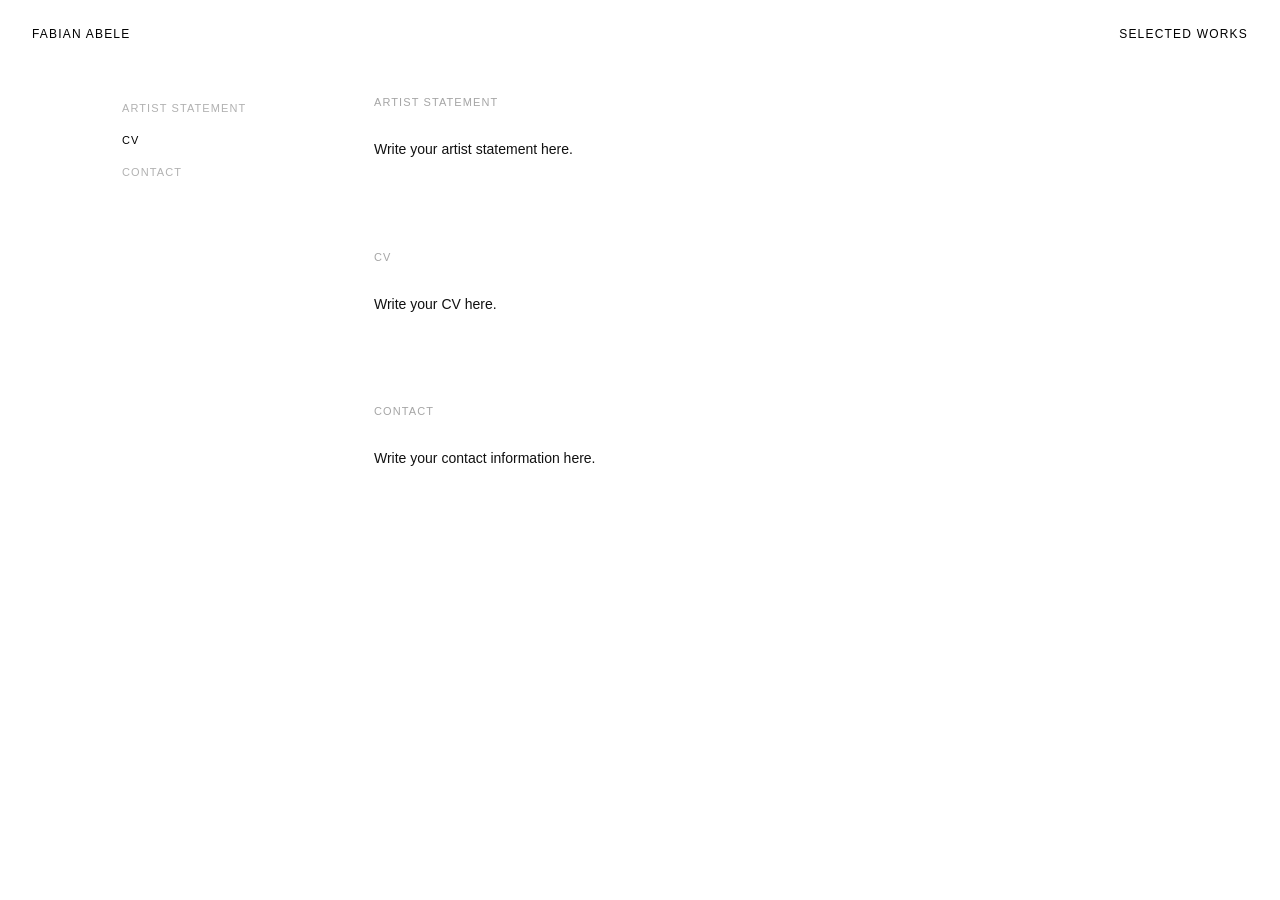
==== about.html @ 0541ef2e "Initial commit" ====
<!DOCTYPE html>
<html lang="en">
<head>
  <meta charset="UTF-8">
  <meta name="viewport" content="width=device-width, initial-scale=1.0, viewport-fit=cover">
  <meta name="apple-mobile-web-app-capable" content="yes">
  <meta name="apple-mobile-web-app-status-bar-style" content="black-translucent">
  <title>About — Fabian Abele</title>
  <link rel="stylesheet" href="style.css">
  <link rel="stylesheet" href="about.css">
</head>
<body class="about-page">

  <header class="nav">
    <a href="index.html" class="nav-name">Fabian Abele</a>
    <a href="index.html" class="nav-link" id="selected-works-link">Selected works</a>
  </header>

  <div class="about-layout">

    <nav class="about-sidebar">
      <ul>
        <li><a href="#artist-statement" class="sidebar-link" data-target="artist-statement">Artist statement</a></li>
        <li><a href="#cv" class="sidebar-link" data-target="cv">CV</a></li>
        <li><a href="#contact" class="sidebar-link" data-target="contact">Contact</a></li>
      </ul>
    </nav>

    <main class="about-content">

      <section id="artist-statement" class="about-section">
        <h2 class="section-heading">Artist statement</h2>
        <div class="section-body">
          <p>Write your artist statement here.</p>
        </div>
      </section>

      <section id="cv" class="about-section">
        <h2 class="section-heading">CV</h2>
        <div class="section-body">
          <p>Write your CV here.</p>
        </div>
      </section>

      <section id="contact" class="about-section">
        <h2 class="section-heading">Contact</h2>
        <div class="section-body">
          <p>Write your contact information here.</p>
        </div>
      </section>

    </main>
  </div>

  <script src="js/about.js"></script>
</body>
</html>
---- style.css ----
/* ── Reset ────────────────────────────────────────────────── */
*, *::before, *::after {
  box-sizing: border-box;
  margin: 0;
  padding: 0;
}

/* ── Theme variables ──────────────────────────────────────── */
:root {
  --ui-color: #fff;
}

.theme-bright {
  --ui-color: #000;
}

/* ── Base ─────────────────────────────────────────────────── */
html, body {
  width: 100%;
  height: 100%;
  background: #000;
  color: #fff;
  font-family: 'Helvetica Neue', Helvetica, Arial, sans-serif;
  -webkit-font-smoothing: antialiased;
  -moz-osx-font-smoothing: grayscale;
  -webkit-text-size-adjust: 100%;
  text-size-adjust: 100%;
}

body {
  overflow: hidden;
}

/* ── Navigation ───────────────────────────────────────────── */
.nav {
  position: fixed;
  top: 0;
  left: 0;
  right: 0;
  z-index: 100;
  display: flex;
  justify-content: space-between;
  align-items: flex-start;
  padding: 28px 32px;
  pointer-events: none;
  transition: opacity 0.25s ease;
}

.nav-name,
.nav-link {
  pointer-events: auto;
  color: var(--ui-color);
  text-decoration: none;
  font-size: 12px;
  letter-spacing: 0.1em;
  text-transform: uppercase;
  transition: color 0.4s ease, opacity 0.2s;
  line-height: 1;
}

.nav-name:hover,
.nav-link:hover {
  opacity: 0.5;
}

/* ── Artwork info — bottom left ───────────────────────────── */
.artwork-info {
  position: fixed;
  bottom: 28px;
  left: 32px;
  z-index: 100;
  text-align: right;
  transition: opacity 0.25s ease;
  pointer-events: none;
}

.artwork-title {
  font-size: 12px;
  font-weight: 700;
  letter-spacing: 0.04em;
  color: var(--ui-color);
  transition: color 0.4s ease;
}

.artwork-year {
  font-size: 11px;
  font-weight: 300;
  opacity: 0.65;
  margin-top: 4px;
  letter-spacing: 0.04em;
  color: var(--ui-color);
  transition: color 0.4s ease;
}

/* ── Fullscreen button — bottom right ────────────────────── */
.btn-fullscreen {
  position: fixed;
  bottom: 28px;
  right: 32px;
  z-index: 100;
  background: none;
  border: none;
  cursor: pointer;
  padding: 8px;
  color: var(--ui-color);
  opacity: 0.6;
  transition: color 0.4s ease, opacity 0.2s, transform 0.25s ease;
  line-height: 0;
}

.btn-fullscreen:hover {
  opacity: 1;
}

/* ── Side arrows ──────────────────────────────────────────── */
.arrow {
  position: fixed;
  top: 50%;
  transform: translateY(-50%);
  z-index: 100;
  background: none;
  border: none;
  cursor: pointer;
  padding: 24px 28px;
  color: var(--ui-color);
  opacity: 0;
  pointer-events: none;
  transition: color 0.4s ease, opacity 0.25s ease;
  line-height: 0;
}

.arrow.visible {
  opacity: 0.45;
  pointer-events: auto;
}

.arrow.visible:hover {
  opacity: 1;
}

.arrow-left  { left: 0; }
.arrow-right { right: 0; }

/* ── Artworks scroll container ────────────────────────────── */
.artworks {
  position: fixed;
  inset: 0;
  overflow-y: scroll;
  overflow-x: hidden;
  scroll-snap-type: y mandatory;
  scrollbar-width: none;
  -ms-overflow-style: none;
  -webkit-overflow-scrolling: touch;
  touch-action: pan-x pan-y;
  overscroll-behavior: none;
}

.artworks::-webkit-scrollbar {
  display: none;
}

/* ── Single artwork section ───────────────────────────────── */
.artwork {
  width: 100%;
  height: 100vh;
  height: 100dvh;
  scroll-snap-align: start;
  scroll-snap-stop: always;
  position: relative;
  overflow: hidden;
}

/* ── Media track (horizontal scroll-snap) ────────────────── */
.media-track {
  display: flex;
  width: 100%;
  height: 100%;
  overflow-x: scroll;
  scroll-snap-type: x mandatory;
  scrollbar-width: none;
  -ms-overflow-style: none;
  -webkit-overflow-scrolling: touch;
  overscroll-behavior-x: contain;
}

.media-track::-webkit-scrollbar {
  display: none;
}

/* ── Media items ──────────────────────────────────────────── */
.media-item {
  flex: 0 0 100%;
  height: 100%;
  scroll-snap-align: start;
  scroll-snap-stop: always;
  overflow: hidden;
}

.media-item img,
.media-item video {
  width: 100%;
  height: 100%;
  object-fit: cover;
  display: block;
}

/* ── Fullscreen image overlay ─────────────────────────────── */
.overlay-image {
  position: fixed;
  inset: 0;
  z-index: 200;
  background: #000;
  display: none;
  align-items: center;
  justify-content: center;
  cursor: pointer;
}

.overlay-image.active {
  display: flex;
}

.overlay-image img {
  width: 100%;
  height: 100%;
  object-fit: cover;
  pointer-events: none;
  user-select: none;
}

/* ── Video player overlay ─────────────────────────────────── */
.overlay-video {
  position: fixed;
  inset: 0;
  z-index: 200;
  background: #000;
  display: none;
  align-items: center;
  justify-content: center;
}

.overlay-video.active {
  display: flex;
}

.overlay-video video {
  width: 100%;
  height: 100%;
  object-fit: cover;
}

/* Close button (video overlay) */
.btn-close {
  position: absolute;
  top: 28px;
  right: 32px;
  background: none;
  border: none;
  cursor: pointer;
  padding: 8px;
  color: var(--ui-color);
  opacity: 0.6;
  transition: color 0.4s ease, opacity 0.2s;
  line-height: 0;
  z-index: 1;
}

.btn-close:hover {
  opacity: 1;
}

/* ── Hidden state (used in fullscreen modes) ──────────────── */
.ui-hidden {
  opacity: 0 !important;
  pointer-events: none !important;
}

/* ── Mobile ───────────────────────────────────────────────── */
@media (max-width: 600px) {
  .nav {
    padding: 22px 24px;
  }

  .nav-name,
  .nav-link {
    font-size: 11px;
  }

  .artwork-info {
    bottom: 24px;
    left: 24px;
  }

  .btn-fullscreen {
    bottom: 24px;
    right: 24px;
  }

  .arrow {
    padding: 20px 20px;
  }
}

/* Safe area insets (notched phones) */
@supports (padding: env(safe-area-inset-bottom)) {
  .nav {
    padding-top: max(28px, env(safe-area-inset-top));
    padding-left: max(32px, env(safe-area-inset-left));
    padding-right: max(32px, env(safe-area-inset-right));
  }

  .artwork-info {
    bottom: max(28px, env(safe-area-inset-bottom));
    left: max(32px, env(safe-area-inset-left));
  }

  .btn-fullscreen {
    bottom: max(28px, env(safe-area-inset-bottom));
    right: max(32px, env(safe-area-inset-right));
  }

  @media (max-width: 600px) {
    .nav {
      padding-top: max(22px, env(safe-area-inset-top));
      padding-left: max(24px, env(safe-area-inset-left));
      padding-right: max(24px, env(safe-area-inset-right));
    }

    .artwork-info {
      bottom: max(24px, env(safe-area-inset-bottom));
      left: max(24px, env(safe-area-inset-left));
    }

    .btn-fullscreen {
      bottom: max(24px, env(safe-area-inset-bottom));
      right: max(24px, env(safe-area-inset-right));
    }
  }
}
---- about.css ----
/* ── About page overrides ─────────────────────────────────── */
.about-page {
  background: #fff;
  color: #000;
  overflow-y: auto;
  overflow-x: hidden;
  height: auto;
  -webkit-overflow-scrolling: touch;
}

.about-page .nav {
  background: #fff;
  border-bottom: none;
}

.about-page .nav-name,
.about-page .nav-link {
  color: #000;
}

/* ── Layout ───────────────────────────────────────────────── */
.about-layout {
  display: flex;
  min-height: 100vh;
  max-width: 1100px;
  margin: 0 auto;
  padding: 0 32px 80px;
  padding-top: 96px;
}

/* ── Sidebar ──────────────────────────────────────────────── */
.about-sidebar {
  width: 180px;
  flex-shrink: 0;
  padding-top: 2px;
  position: sticky;
  top: 96px;
  height: fit-content;
}

.about-sidebar ul {
  list-style: none;
}

.about-sidebar li + li {
  margin-top: 14px;
}

.sidebar-link {
  display: inline-block;
  color: #000;
  text-decoration: none;
  font-size: 11px;
  letter-spacing: 0.1em;
  text-transform: uppercase;
  opacity: 0.3;
  transition: opacity 0.2s;
}

.sidebar-link:hover {
  opacity: 0.7;
}

.sidebar-link.active {
  opacity: 1;
}

/* ── Main content ─────────────────────────────────────────── */
.about-content {
  flex: 1;
  padding-left: 72px;
  padding-bottom: 80px;
}

.about-section {
  margin-bottom: 88px;
  scroll-margin-top: 112px;
}

.section-heading {
  font-size: 11px;
  font-weight: 400;
  letter-spacing: 0.1em;
  text-transform: uppercase;
  opacity: 0.35;
  margin-bottom: 28px;
}

.section-body {
  font-size: 14px;
  line-height: 1.9;
  font-weight: 300;
  max-width: 560px;
  color: #111;
}

.section-body p + p {
  margin-top: 1.2em;
}

/* ── Mobile ───────────────────────────────────────────────── */
@media (max-width: 680px) {
  .about-layout {
    flex-direction: column;
    padding-left: 24px;
    padding-right: 24px;
    padding-top: 80px;
  }

  .about-sidebar {
    width: 100%;
    position: static;
    padding-top: 0;
    margin-bottom: 48px;
  }

  .about-sidebar ul {
    display: flex;
    gap: 28px;
    flex-wrap: wrap;
  }

  .about-sidebar li + li {
    margin-top: 0;
  }

  .about-content {
    padding-left: 0;
  }

  .about-section {
    scroll-margin-top: 90px;
  }
}
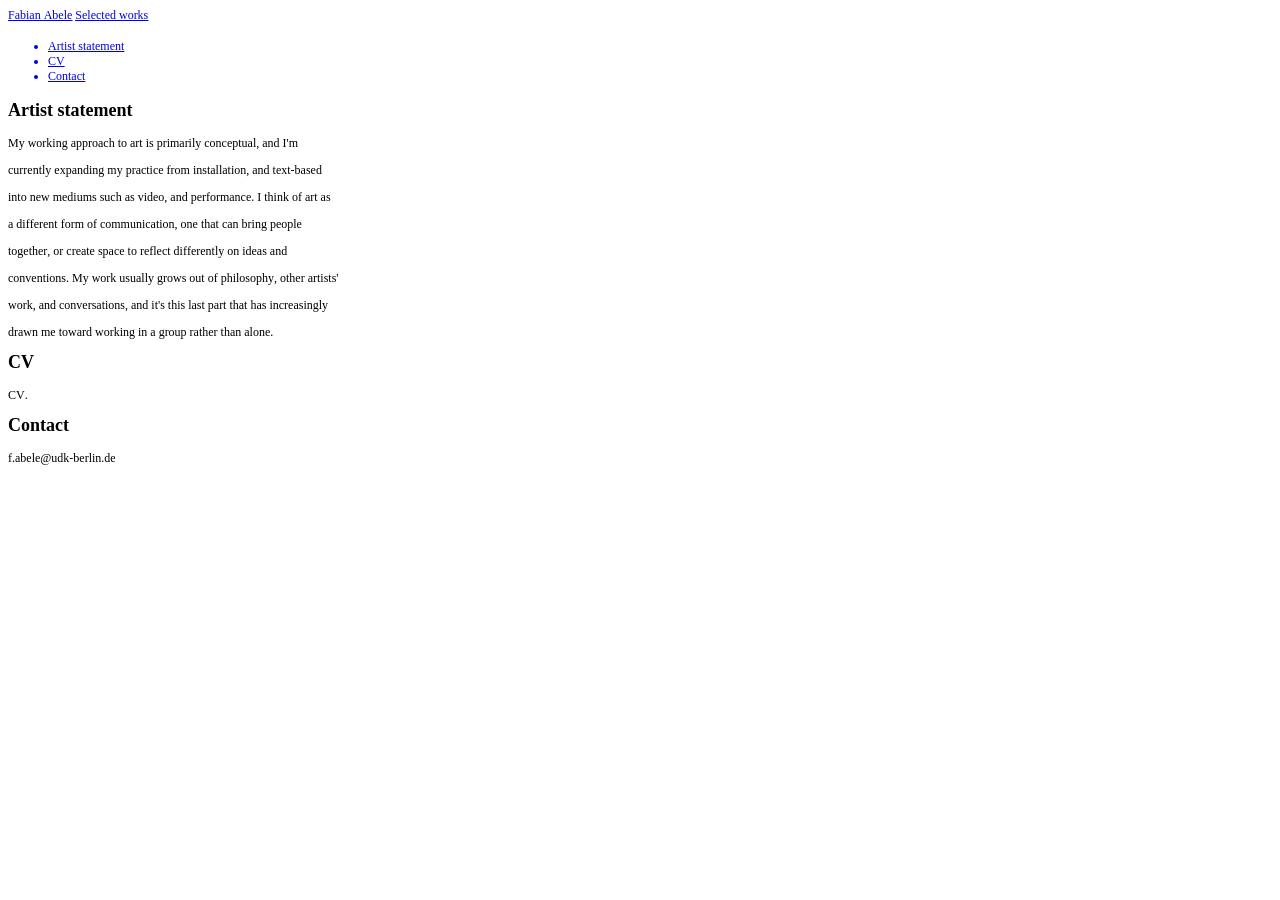
==== commit 719c36bb: "some more fixes" ====
--- a/about.html
+++ b/about.html
@@ -1,57 +1,43 @@
-<!DOCTYPE html>
-<html lang="en">
+<!DOCTYPE html PUBLIC "-//W3C//DTD HTML 4.01//EN" "http://www.w3.org/TR/html4/strict.dtd">
+<html>
 <head>
-  <meta charset="UTF-8">
-  <meta name="viewport" content="width=device-width, initial-scale=1.0, viewport-fit=cover">
-  <meta name="apple-mobile-web-app-capable" content="yes">
-  <meta name="apple-mobile-web-app-status-bar-style" content="black-translucent">
-  <title>About — Fabian Abele</title>
-  <link rel="stylesheet" href="style.css">
-  <link rel="stylesheet" href="about.css">
+  <meta http-equiv="Content-Type" content="text/html; charset=utf-8">
+  <meta http-equiv="Content-Style-Type" content="text/css">
+  <title></title>
+  <meta name="Generator" content="Cocoa HTML Writer">
+  <meta name="CocoaVersion" content="2487.7">
+  <style type="text/css">
+    p.p1 {margin: 0.0px 0.0px 0.0px 0.0px; font: 12.0px Times; color: #0000e9; -webkit-text-stroke: #0000e9}
+    p.p4 {margin: 0.0px 0.0px 12.0px 0.0px; font: 12.0px Times; -webkit-text-stroke: #000000}
+    li.li1 {margin: 0.0px 0.0px 0.0px 0.0px; font: 12.0px Times; color: #0000e9; -webkit-text-stroke: #0000e9}
+    li.li2 {margin: 0.0px 0.0px 0.0px 0.0px; font: 12.0px Times; color: #0000e9}
+    span.s1 {text-decoration: underline ; font-kerning: none}
+    span.s2 {font-kerning: none; color: #000000; -webkit-text-stroke: 0px #000000}
+    span.s3 {text-decoration: underline ; font-kerning: none; -webkit-text-stroke: 0px #0000e9}
+    span.s4 {-webkit-text-stroke: 0px #000000}
+    span.s5 {font-kerning: none}
+    ul.ul1 {list-style-type: disc}
+  </style>
 </head>
-<body class="about-page">
-
-  <header class="nav">
-    <a href="index.html" class="nav-name">Fabian Abele</a>
-    <a href="index.html" class="nav-link" id="selected-works-link">Selected works</a>
-  </header>
-
-  <div class="about-layout">
-
-    <nav class="about-sidebar">
-      <ul>
-        <li><a href="#artist-statement" class="sidebar-link" data-target="artist-statement">Artist statement</a></li>
-        <li><a href="#cv" class="sidebar-link" data-target="cv">CV</a></li>
-        <li><a href="#contact" class="sidebar-link" data-target="contact">Contact</a></li>
-      </ul>
-    </nav>
-
-    <main class="about-content">
-
-      <section id="artist-statement" class="about-section">
-        <h2 class="section-heading">Artist statement</h2>
-        <div class="section-body">
-          <p>Write your artist statement here.</p>
-        </div>
-      </section>
-
-      <section id="cv" class="about-section">
-        <h2 class="section-heading">CV</h2>
-        <div class="section-body">
-          <p>Write your CV here.</p>
-        </div>
-      </section>
-
-      <section id="contact" class="about-section">
-        <h2 class="section-heading">Contact</h2>
-        <div class="section-body">
-          <p>Write your contact information here.</p>
-        </div>
-      </section>
-
-    </main>
-  </div>
-
-  <script src="js/about.js"></script>
+<body>
+<p class="p1"><span class="s1"><a href="file:///Users/fabianabele/Documents/all%20about%20me/art/website/index.html">Fabian Abele</a></span><span class="s2"> <a href="file:///Users/fabianabele/Documents/all%20about%20me/art/website/index.html"><span class="s3">Selected works</span></a></span></p>
+<ul class="ul1">
+  <li class="li1"><span class="s4"></span><span class="s1">Artist statement</span></li>
+  <li class="li2"><span class="s3">CV</span></li>
+  <li class="li1"><span class="s4"></span><span class="s1">Contact</span></li>
+</ul>
+<h2 style="margin: 0.0px 0.0px 14.9px 0.0px; font: 18.0px Times; -webkit-text-stroke: #000000"><span class="s5"><b>Artist statement</b></span></h2>
+<p class="p4"><span class="s5">My working approach to art is primarily conceptual, and I'm</span></p>
+<p class="p4"><span class="s5">currently expanding my practice from installation, and text-based</span></p>
+<p class="p4"><span class="s5">into new mediums such as video, and performance. I think of art as</span></p>
+<p class="p4"><span class="s5">a different form of communication, one that can bring people</span></p>
+<p class="p4"><span class="s5">together, or create space to reflect differently on ideas and</span></p>
+<p class="p4"><span class="s5">conventions. My work usually grows out of philosophy, other artists'</span></p>
+<p class="p4"><span class="s5">work, and conversations, and it's this last part that has increasingly</span></p>
+<p class="p4"><span class="s5">drawn me toward working in a group rather than alone.</span></p>
+<h2 style="margin: 0.0px 0.0px 14.9px 0.0px; font: 18.0px Times; -webkit-text-stroke: #000000"><span class="s5"><b>CV</b></span></h2>
+<p class="p4"><span class="s5">CV.</span></p>
+<h2 style="margin: 0.0px 0.0px 14.9px 0.0px; font: 18.0px Times; -webkit-text-stroke: #000000"><span class="s5"><b>Contact</b></span></h2>
+<p class="p4"><span class="s5">f.abele@udk-berlin.de</span></p>
 </body>
 </html>
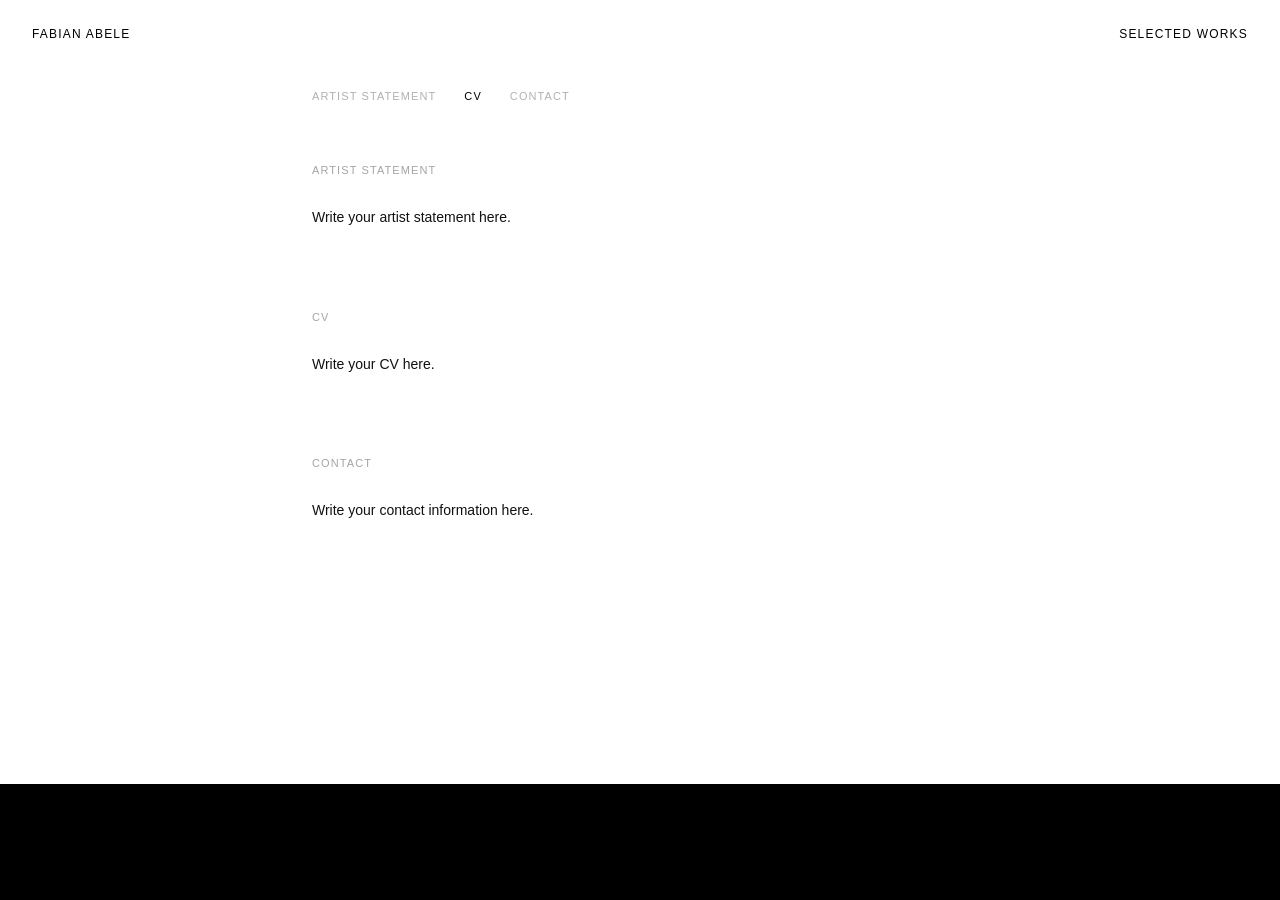
==== commit bd5413e9: "Update about.html" ====
--- a/about.html
+++ b/about.html
@@ -1,43 +1,57 @@
-<!DOCTYPE html PUBLIC "-//W3C//DTD HTML 4.01//EN" "http://www.w3.org/TR/html4/strict.dtd">
-<html>
+<!DOCTYPE html>
+<html lang="en">
 <head>
-  <meta http-equiv="Content-Type" content="text/html; charset=utf-8">
-  <meta http-equiv="Content-Style-Type" content="text/css">
-  <title></title>
-  <meta name="Generator" content="Cocoa HTML Writer">
-  <meta name="CocoaVersion" content="2487.7">
-  <style type="text/css">
-    p.p1 {margin: 0.0px 0.0px 0.0px 0.0px; font: 12.0px Times; color: #0000e9; -webkit-text-stroke: #0000e9}
-    p.p4 {margin: 0.0px 0.0px 12.0px 0.0px; font: 12.0px Times; -webkit-text-stroke: #000000}
-    li.li1 {margin: 0.0px 0.0px 0.0px 0.0px; font: 12.0px Times; color: #0000e9; -webkit-text-stroke: #0000e9}
-    li.li2 {margin: 0.0px 0.0px 0.0px 0.0px; font: 12.0px Times; color: #0000e9}
-    span.s1 {text-decoration: underline ; font-kerning: none}
-    span.s2 {font-kerning: none; color: #000000; -webkit-text-stroke: 0px #000000}
-    span.s3 {text-decoration: underline ; font-kerning: none; -webkit-text-stroke: 0px #0000e9}
-    span.s4 {-webkit-text-stroke: 0px #000000}
-    span.s5 {font-kerning: none}
-    ul.ul1 {list-style-type: disc}
-  </style>
+  <meta charset="UTF-8">
+  <meta name="viewport" content="width=device-width, initial-scale=1.0, viewport-fit=cover">
+  <meta name="apple-mobile-web-app-capable" content="yes">
+  <meta name="apple-mobile-web-app-status-bar-style" content="black-translucent">
+  <title>About — Fabian Abele</title>
+  <link rel="stylesheet" href="style.css">
+  <link rel="stylesheet" href="about.css">
 </head>
-<body>
-<p class="p1"><span class="s1"><a href="file:///Users/fabianabele/Documents/all%20about%20me/art/website/index.html">Fabian Abele</a></span><span class="s2"> <a href="file:///Users/fabianabele/Documents/all%20about%20me/art/website/index.html"><span class="s3">Selected works</span></a></span></p>
-<ul class="ul1">
-  <li class="li1"><span class="s4"></span><span class="s1">Artist statement</span></li>
-  <li class="li2"><span class="s3">CV</span></li>
-  <li class="li1"><span class="s4"></span><span class="s1">Contact</span></li>
-</ul>
-<h2 style="margin: 0.0px 0.0px 14.9px 0.0px; font: 18.0px Times; -webkit-text-stroke: #000000"><span class="s5"><b>Artist statement</b></span></h2>
-<p class="p4"><span class="s5">My working approach to art is primarily conceptual, and I'm</span></p>
-<p class="p4"><span class="s5">currently expanding my practice from installation, and text-based</span></p>
-<p class="p4"><span class="s5">into new mediums such as video, and performance. I think of art as</span></p>
-<p class="p4"><span class="s5">a different form of communication, one that can bring people</span></p>
-<p class="p4"><span class="s5">together, or create space to reflect differently on ideas and</span></p>
-<p class="p4"><span class="s5">conventions. My work usually grows out of philosophy, other artists'</span></p>
-<p class="p4"><span class="s5">work, and conversations, and it's this last part that has increasingly</span></p>
-<p class="p4"><span class="s5">drawn me toward working in a group rather than alone.</span></p>
-<h2 style="margin: 0.0px 0.0px 14.9px 0.0px; font: 18.0px Times; -webkit-text-stroke: #000000"><span class="s5"><b>CV</b></span></h2>
-<p class="p4"><span class="s5">CV.</span></p>
-<h2 style="margin: 0.0px 0.0px 14.9px 0.0px; font: 18.0px Times; -webkit-text-stroke: #000000"><span class="s5"><b>Contact</b></span></h2>
-<p class="p4"><span class="s5">f.abele@udk-berlin.de</span></p>
+<body class="about-page">
+
+  <header class="nav">
+    <a href="index.html" class="nav-name">Fabian Abele</a>
+    <a href="index.html" class="nav-link" id="selected-works-link">Selected works</a>
+  </header>
+
+  <div class="about-layout">
+
+    <nav class="about-sidebar">
+      <ul>
+        <li><a href="#artist-statement" class="sidebar-link" data-target="artist-statement">Artist statement</a></li>
+        <li><a href="#cv" class="sidebar-link" data-target="cv">CV</a></li>
+        <li><a href="#contact" class="sidebar-link" data-target="contact">Contact</a></li>
+      </ul>
+    </nav>
+
+    <main class="about-content">
+
+      <section id="artist-statement" class="about-section">
+        <h2 class="section-heading">Artist statement</h2>
+        <div class="section-body">
+          <p>Write your artist statement here.</p>
+        </div>
+      </section>
+
+      <section id="cv" class="about-section">
+        <h2 class="section-heading">CV</h2>
+        <div class="section-body">
+          <p>Write your CV here.</p>
+        </div>
+      </section>
+
+      <section id="contact" class="about-section">
+        <h2 class="section-heading">Contact</h2>
+        <div class="section-body">
+          <p>Write your contact information here.</p>
+        </div>
+      </section>
+
+    </main>
+  </div>
+
+  <script src="js/about.js"></script>
 </body>
 </html>
--- a/style.css
+++ b/style.css
@@ -0,0 +1,404 @@
+/* ── Reset ────────────────────────────────────────────────── */
+*, *::before, *::after {
+  box-sizing: border-box;
+  margin: 0;
+  padding: 0;
+}
+
+/* ── Theme variables ──────────────────────────────────────── */
+:root {
+  --ui-color: #fff;
+}
+
+.theme-bright {
+  --ui-color: #000;
+}
+
+/* ── Base ─────────────────────────────────────────────────── */
+html, body {
+  width: 100%;
+  height: 100%;
+  background: #000;
+  color: #fff;
+  font-family: 'Helvetica Neue', Helvetica, Arial, sans-serif;
+  -webkit-font-smoothing: antialiased;
+  -moz-osx-font-smoothing: grayscale;
+  -webkit-text-size-adjust: 100%;
+  text-size-adjust: 100%;
+}
+
+body {
+  overflow: hidden;
+}
+
+/* ── Navigation ───────────────────────────────────────────── */
+.nav {
+  position: fixed;
+  top: 0;
+  left: 0;
+  right: 0;
+  z-index: 100;
+  display: flex;
+  justify-content: space-between;
+  align-items: flex-start;
+  padding: 28px 32px;
+  pointer-events: none;
+  transition: opacity 0.25s ease;
+}
+
+.nav-name,
+.nav-link {
+  pointer-events: auto;
+  color: var(--ui-color);
+  text-decoration: none;
+  font-size: 12px;
+  letter-spacing: 0.1em;
+  text-transform: uppercase;
+  transition: color 0.4s ease, opacity 0.2s;
+  line-height: 1;
+}
+
+.nav-name:hover,
+.nav-link:hover {
+  opacity: 0.5;
+}
+
+/* ── Artwork info — bottom left ───────────────────────────── */
+.artwork-info {
+  position: fixed;
+  bottom: 28px;
+  left: 32px;
+  z-index: 100;
+  text-align: left;
+  transition: opacity 0.25s ease;
+  pointer-events: none;
+}
+
+.artwork-title-link {
+  color: inherit;
+  text-decoration: none;
+  pointer-events: auto;
+}
+
+.artwork-title-link:hover {
+  opacity: 0.55;
+}
+
+.link-icon {
+  display: inline-block;
+  vertical-align: middle;
+  margin-left: 5px;
+  margin-bottom: 1px;
+  opacity: 0.75;
+  flex-shrink: 0;
+}
+
+.artwork-title {
+  display: block;
+  font-size: 12px;
+  font-weight: 700;
+  letter-spacing: 0.04em;
+  color: var(--ui-color);
+  transition: color 0.4s ease;
+}
+
+.artwork-year,
+.artwork-materials,
+.artwork-dimensions {
+  display: block;
+  font-size: 11px;
+  font-weight: 300;
+  opacity: 0.65;
+  margin-top: 4px;
+  letter-spacing: 0.04em;
+  color: var(--ui-color);
+  transition: color 0.4s ease;
+}
+
+.artwork-materials:empty,
+.artwork-dimensions:empty {
+  display: none;
+}
+
+/* ── Bottom-right controls ────────────────────────────────── */
+.bottom-right {
+  position: fixed;
+  bottom: 28px;
+  right: 32px;
+  z-index: 100;
+  transition: opacity 0.25s ease;
+}
+
+.btn-fullscreen {
+  display: flex;
+  align-items: center;
+  gap: 7px;
+  background: none;
+  border: none;
+  cursor: pointer;
+  padding: 8px;
+  color: var(--ui-color);
+  opacity: 0.6;
+  transition: color 0.4s ease, opacity 0.2s;
+  line-height: 1;
+}
+
+.btn-fullscreen:hover {
+  opacity: 1;
+}
+
+.btn-fullscreen-text {
+  font-family: inherit;
+  font-size: 11px;
+  letter-spacing: 0.08em;
+  text-transform: uppercase;
+}
+
+/* ── Side arrows ──────────────────────────────────────────── */
+.arrow {
+  position: fixed;
+  top: 50%;
+  transform: translateY(-50%);
+  z-index: 100;
+  background: none;
+  border: none;
+  cursor: pointer;
+  padding: 24px 28px;
+  color: var(--ui-color);
+  opacity: 0;
+  pointer-events: none;
+  transition: color 0.4s ease, opacity 0.25s ease;
+  line-height: 0;
+}
+
+.arrow.visible {
+  opacity: 0.45;
+  pointer-events: auto;
+}
+
+.arrow.visible:hover {
+  opacity: 1;
+}
+
+.arrow-left  { left: 0; }
+.arrow-right { right: 0; }
+
+/* ── Artworks scroll container ────────────────────────────── */
+.artworks {
+  position: fixed;
+  inset: 0;
+  overflow-y: scroll;
+  overflow-x: hidden;
+  scroll-snap-type: y mandatory;
+  scrollbar-width: none;
+  -ms-overflow-style: none;
+  -webkit-overflow-scrolling: touch;
+  touch-action: pan-x pan-y;
+  overscroll-behavior: none;
+}
+
+.artworks::-webkit-scrollbar {
+  display: none;
+}
+
+/* ── Single artwork section ───────────────────────────────── */
+.artwork {
+  width: 100%;
+  height: 100vh;
+  height: 100dvh;
+  scroll-snap-align: start;
+  scroll-snap-stop: always;
+  position: relative;
+  overflow: hidden;
+}
+
+/* ── Media track (horizontal scroll-snap) ────────────────── */
+.media-track {
+  display: flex;
+  width: 100%;
+  height: 100%;
+  overflow-x: scroll;
+  scroll-snap-type: x mandatory;
+  scrollbar-width: none;
+  -ms-overflow-style: none;
+  -webkit-overflow-scrolling: touch;
+  overscroll-behavior-x: contain;
+}
+
+.media-track::-webkit-scrollbar {
+  display: none;
+}
+
+/* ── Media items ──────────────────────────────────────────── */
+.media-item {
+  flex: 0 0 100%;
+  height: 100%;
+  scroll-snap-align: start;
+  scroll-snap-stop: always;
+  overflow: hidden;
+}
+
+.media-item img,
+.media-item video {
+  width: 100%;
+  height: 100%;
+  object-fit: cover;
+  display: block;
+}
+
+/* ── Fullscreen image overlay ─────────────────────────────── */
+.overlay-image {
+  position: fixed;
+  inset: 0;
+  z-index: 200;
+  background: #000;
+  display: none;
+  align-items: center;
+  justify-content: center;
+  cursor: pointer;
+}
+
+.overlay-image.active {
+  display: flex;
+}
+
+.overlay-image img {
+  max-width: 100%;
+  max-height: 100%;
+  width: auto;
+  height: auto;
+  object-fit: contain;
+  pointer-events: none;
+  user-select: none;
+}
+
+/* ── Vimeo full video overlay ─────────────────────────────── */
+.overlay-vimeo {
+  position: fixed;
+  inset: 0;
+  z-index: 200;
+  background: #000;
+  display: none;
+  align-items: center;
+  justify-content: center;
+}
+
+.overlay-vimeo.active {
+  display: flex;
+}
+
+.overlay-vimeo iframe {
+  width: 100%;
+  height: 100%;
+  border: none;
+}
+
+/* ── Video player overlay ─────────────────────────────────── */
+.overlay-video {
+  position: fixed;
+  inset: 0;
+  z-index: 200;
+  background: #000;
+  display: none;
+  align-items: center;
+  justify-content: center;
+}
+
+.overlay-video.active {
+  display: flex;
+}
+
+.overlay-video video {
+  width: 100%;
+  height: 100%;
+  object-fit: cover;
+}
+
+/* Close button (video overlay) */
+.btn-close {
+  position: absolute;
+  top: 28px;
+  right: 32px;
+  background: none;
+  border: none;
+  cursor: pointer;
+  padding: 8px;
+  color: var(--ui-color);
+  opacity: 0.6;
+  transition: color 0.4s ease, opacity 0.2s;
+  line-height: 0;
+  z-index: 1;
+}
+
+.btn-close:hover {
+  opacity: 1;
+}
+
+/* ── Hidden state (used in fullscreen modes) ──────────────── */
+.ui-hidden {
+  opacity: 0 !important;
+  pointer-events: none !important;
+}
+
+/* ── Mobile ───────────────────────────────────────────────── */
+@media (max-width: 600px) {
+  .nav {
+    padding: 22px 24px;
+  }
+
+  .nav-name,
+  .nav-link {
+    font-size: 11px;
+  }
+
+  .artwork-info {
+    bottom: 24px;
+    left: 24px;
+  }
+
+  .bottom-right {
+    bottom: 24px;
+    right: 24px;
+  }
+
+  .arrow {
+    padding: 20px 20px;
+  }
+}
+
+/* Safe area insets (notched phones) */
+@supports (padding: env(safe-area-inset-bottom)) {
+  .nav {
+    padding-top: max(28px, env(safe-area-inset-top));
+    padding-left: max(32px, env(safe-area-inset-left));
+    padding-right: max(32px, env(safe-area-inset-right));
+  }
+
+  .artwork-info {
+    bottom: max(28px, env(safe-area-inset-bottom));
+    left: max(32px, env(safe-area-inset-left));
+  }
+
+  .bottom-right {
+    bottom: max(28px, env(safe-area-inset-bottom));
+    right: max(32px, env(safe-area-inset-right));
+  }
+
+  @media (max-width: 600px) {
+    .nav {
+      padding-top: max(22px, env(safe-area-inset-top));
+      padding-left: max(24px, env(safe-area-inset-left));
+      padding-right: max(24px, env(safe-area-inset-right));
+    }
+
+    .artwork-info {
+      bottom: max(24px, env(safe-area-inset-bottom));
+      left: max(24px, env(safe-area-inset-left));
+    }
+
+    .bottom-right {
+      bottom: max(24px, env(safe-area-inset-bottom));
+      right: max(24px, env(safe-area-inset-right));
+    }
+  }
+}
--- a/about.css
+++ b/about.css
@@ -0,0 +1,131 @@
+/* ── About page overrides ─────────────────────────────────── */
+.about-page {
+  background: #fff;
+  color: #000;
+  overflow-y: auto;
+  overflow-x: hidden;
+  height: auto;
+  -webkit-overflow-scrolling: touch;
+}
+
+.about-page .nav {
+  background: #fff;
+}
+
+.about-page .nav-name,
+.about-page .nav-link {
+  color: #000;
+}
+
+/* ── Layout ───────────────────────────────────────────────── */
+.about-layout {
+  max-width: 720px;
+  margin: 0 auto;
+  padding: 68px 32px 100px;
+}
+
+/* ── Sticky contents nav (always visible at top) ─────────── */
+.about-sidebar {
+  position: sticky;
+  top: 68px;
+  z-index: 50;
+  background: #fff;
+  padding: 18px 0 20px;
+}
+
+.about-sidebar ul {
+  list-style: none;
+  display: flex;
+  gap: 28px;
+  flex-wrap: wrap;
+}
+
+.sidebar-link {
+  display: inline-block;
+  color: #000;
+  text-decoration: none;
+  font-size: 11px;
+  letter-spacing: 0.1em;
+  text-transform: uppercase;
+  opacity: 0.3;
+  transition: opacity 0.2s;
+}
+
+.sidebar-link:hover {
+  opacity: 0.7;
+}
+
+.sidebar-link.active {
+  opacity: 1;
+}
+
+/* ── Main content ─────────────────────────────────────────── */
+.about-content {
+  padding-top: 40px;
+  padding-bottom: 80px;
+}
+
+.about-section {
+  margin-bottom: 80px;
+  scroll-margin-top: 130px;
+}
+
+.section-heading {
+  font-size: 11px;
+  font-weight: 400;
+  letter-spacing: 0.1em;
+  text-transform: uppercase;
+  opacity: 0.35;
+  margin-bottom: 28px;
+}
+
+.section-body {
+  font-size: 14px;
+  line-height: 1.9;
+  font-weight: 300;
+  color: #111;
+}
+
+.section-body p + p {
+  margin-top: 1.2em;
+}
+
+/* ── Mobile ───────────────────────────────────────────────── */
+@media (max-width: 600px) {
+  .about-layout {
+    padding: 55px 24px 80px;
+  }
+
+  .about-sidebar {
+    top: 55px;
+  }
+
+  .about-sidebar ul {
+    gap: 20px;
+  }
+
+  .about-section {
+    scroll-margin-top: 115px;
+  }
+}
+
+/* ── Notched iPhones (safe area) ──────────────────────────── */
+@supports (padding: env(safe-area-inset-top)) {
+  .about-layout {
+    padding-top: max(68px, calc(env(safe-area-inset-top) + 40px));
+  }
+
+  .about-sidebar {
+    top: max(68px, calc(env(safe-area-inset-top) + 40px));
+  }
+
+  @media (max-width: 600px) {
+    .about-layout {
+      padding-top: max(55px, calc(env(safe-area-inset-top) + 34px));
+    }
+
+    .about-sidebar {
+      top: max(55px, calc(env(safe-area-inset-top) + 34px));
+    }
+  }
+}
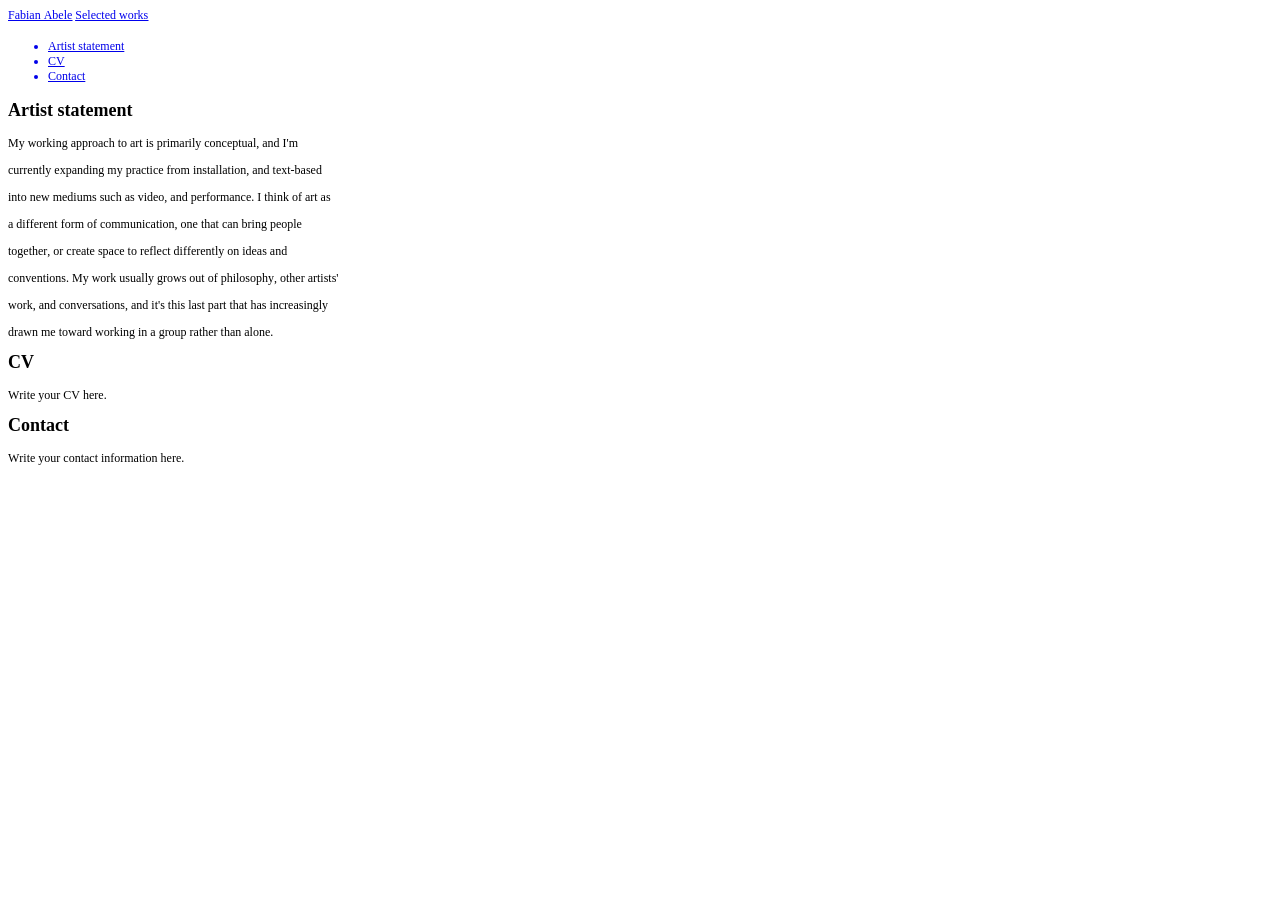
==== commit 2340c8f9: "Update about.html" ====
--- a/about.html
+++ b/about.html
@@ -1,57 +1,43 @@
-<!DOCTYPE html>
-<html lang="en">
+<!DOCTYPE html PUBLIC "-//W3C//DTD HTML 4.01//EN" "http://www.w3.org/TR/html4/strict.dtd">
+<html>
 <head>
-  <meta charset="UTF-8">
-  <meta name="viewport" content="width=device-width, initial-scale=1.0, viewport-fit=cover">
-  <meta name="apple-mobile-web-app-capable" content="yes">
-  <meta name="apple-mobile-web-app-status-bar-style" content="black-translucent">
-  <title>About — Fabian Abele</title>
-  <link rel="stylesheet" href="style.css">
-  <link rel="stylesheet" href="about.css">
+  <meta http-equiv="Content-Type" content="text/html; charset=utf-8">
+  <meta http-equiv="Content-Style-Type" content="text/css">
+  <title></title>
+  <meta name="Generator" content="Cocoa HTML Writer">
+  <meta name="CocoaVersion" content="2487.7">
+  <style type="text/css">
+    p.p1 {margin: 0.0px 0.0px 0.0px 0.0px; font: 12.0px Times; color: #0000e9; -webkit-text-stroke: #0000e9}
+    p.p4 {margin: 0.0px 0.0px 12.0px 0.0px; font: 12.0px Times; -webkit-text-stroke: #000000}
+    li.li1 {margin: 0.0px 0.0px 0.0px 0.0px; font: 12.0px Times; color: #0000e9; -webkit-text-stroke: #0000e9}
+    li.li2 {margin: 0.0px 0.0px 0.0px 0.0px; font: 12.0px Times; color: #0000e9}
+    span.s1 {text-decoration: underline ; font-kerning: none}
+    span.s2 {font-kerning: none; color: #000000; -webkit-text-stroke: 0px #000000}
+    span.s3 {text-decoration: underline ; font-kerning: none; -webkit-text-stroke: 0px #0000e9}
+    span.s4 {-webkit-text-stroke: 0px #000000}
+    span.s5 {font-kerning: none}
+    ul.ul1 {list-style-type: disc}
+  </style>
 </head>
-<body class="about-page">
-
-  <header class="nav">
-    <a href="index.html" class="nav-name">Fabian Abele</a>
-    <a href="index.html" class="nav-link" id="selected-works-link">Selected works</a>
-  </header>
-
-  <div class="about-layout">
-
-    <nav class="about-sidebar">
-      <ul>
-        <li><a href="#artist-statement" class="sidebar-link" data-target="artist-statement">Artist statement</a></li>
-        <li><a href="#cv" class="sidebar-link" data-target="cv">CV</a></li>
-        <li><a href="#contact" class="sidebar-link" data-target="contact">Contact</a></li>
-      </ul>
-    </nav>
-
-    <main class="about-content">
-
-      <section id="artist-statement" class="about-section">
-        <h2 class="section-heading">Artist statement</h2>
-        <div class="section-body">
-          <p>Write your artist statement here.</p>
-        </div>
-      </section>
-
-      <section id="cv" class="about-section">
-        <h2 class="section-heading">CV</h2>
-        <div class="section-body">
-          <p>Write your CV here.</p>
-        </div>
-      </section>
-
-      <section id="contact" class="about-section">
-        <h2 class="section-heading">Contact</h2>
-        <div class="section-body">
-          <p>Write your contact information here.</p>
-        </div>
-      </section>
-
-    </main>
-  </div>
-
-  <script src="js/about.js"></script>
+<body>
+<p class="p1"><span class="s1"><a href="file:///Users/fabianabele/Documents/all%20about%20me/art/website/index.html">Fabian Abele</a></span><span class="s2"> <a href="file:///Users/fabianabele/Documents/all%20about%20me/art/website/index.html"><span class="s3">Selected works</span></a></span></p>
+<ul class="ul1">
+  <li class="li1"><span class="s4"></span><span class="s1">Artist statement</span></li>
+  <li class="li2"><span class="s3">CV</span></li>
+  <li class="li1"><span class="s4"></span><span class="s1">Contact</span></li>
+</ul>
+<h2 style="margin: 0.0px 0.0px 14.9px 0.0px; font: 18.0px Times; -webkit-text-stroke: #000000"><span class="s5"><b>Artist statement</b></span></h2>
+<p class="p4"><span class="s5">My working approach to art is primarily conceptual, and I'm</span></p>
+<p class="p4"><span class="s5">currently expanding my practice from installation, and text-based</span></p>
+<p class="p4"><span class="s5">into new mediums such as video, and performance. I think of art as</span></p>
+<p class="p4"><span class="s5">a different form of communication, one that can bring people</span></p>
+<p class="p4"><span class="s5">together, or create space to reflect differently on ideas and</span></p>
+<p class="p4"><span class="s5">conventions. My work usually grows out of philosophy, other artists'</span></p>
+<p class="p4"><span class="s5">work, and conversations, and it's this last part that has increasingly</span></p>
+<p class="p4"><span class="s5">drawn me toward working in a group rather than alone.</span></p>
+<h2 style="margin: 0.0px 0.0px 14.9px 0.0px; font: 18.0px Times; -webkit-text-stroke: #000000"><span class="s5"><b>CV</b></span></h2>
+<p class="p4"><span class="s5">Write your CV here.</span></p>
+<h2 style="margin: 0.0px 0.0px 14.9px 0.0px; font: 18.0px Times; -webkit-text-stroke: #000000"><span class="s5"><b>Contact</b></span></h2>
+<p class="p4"><span class="s5">Write your contact information here.</span></p>
 </body>
 </html>
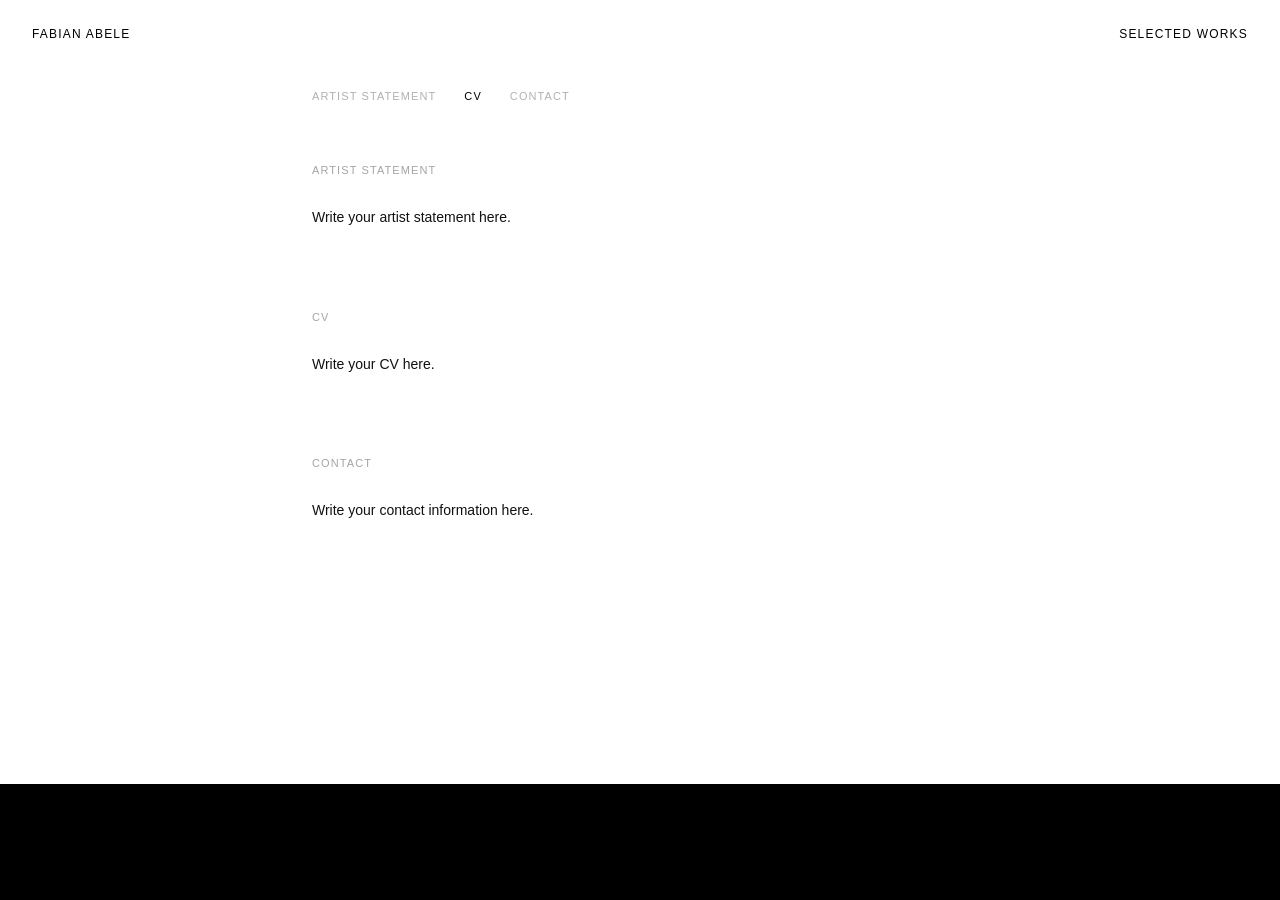
==== commit c2572f11: "Update about.html" ====
--- a/about.html
+++ b/about.html
@@ -1,43 +1,57 @@
-<!DOCTYPE html PUBLIC "-//W3C//DTD HTML 4.01//EN" "http://www.w3.org/TR/html4/strict.dtd">
-<html>
+<!DOCTYPE html>
+<html lang="en">
 <head>
-  <meta http-equiv="Content-Type" content="text/html; charset=utf-8">
-  <meta http-equiv="Content-Style-Type" content="text/css">
-  <title></title>
-  <meta name="Generator" content="Cocoa HTML Writer">
-  <meta name="CocoaVersion" content="2487.7">
-  <style type="text/css">
-    p.p1 {margin: 0.0px 0.0px 0.0px 0.0px; font: 12.0px Times; color: #0000e9; -webkit-text-stroke: #0000e9}
-    p.p4 {margin: 0.0px 0.0px 12.0px 0.0px; font: 12.0px Times; -webkit-text-stroke: #000000}
-    li.li1 {margin: 0.0px 0.0px 0.0px 0.0px; font: 12.0px Times; color: #0000e9; -webkit-text-stroke: #0000e9}
-    li.li2 {margin: 0.0px 0.0px 0.0px 0.0px; font: 12.0px Times; color: #0000e9}
-    span.s1 {text-decoration: underline ; font-kerning: none}
-    span.s2 {font-kerning: none; color: #000000; -webkit-text-stroke: 0px #000000}
-    span.s3 {text-decoration: underline ; font-kerning: none; -webkit-text-stroke: 0px #0000e9}
-    span.s4 {-webkit-text-stroke: 0px #000000}
-    span.s5 {font-kerning: none}
-    ul.ul1 {list-style-type: disc}
-  </style>
+  <meta charset="UTF-8">
+  <meta name="viewport" content="width=device-width, initial-scale=1.0, viewport-fit=cover">
+  <meta name="apple-mobile-web-app-capable" content="yes">
+  <meta name="apple-mobile-web-app-status-bar-style" content="black-translucent">
+  <title>About — Fabian Abele</title>
+  <link rel="stylesheet" href="style.css">
+  <link rel="stylesheet" href="about.css">
 </head>
-<body>
-<p class="p1"><span class="s1"><a href="file:///Users/fabianabele/Documents/all%20about%20me/art/website/index.html">Fabian Abele</a></span><span class="s2"> <a href="file:///Users/fabianabele/Documents/all%20about%20me/art/website/index.html"><span class="s3">Selected works</span></a></span></p>
-<ul class="ul1">
-  <li class="li1"><span class="s4"></span><span class="s1">Artist statement</span></li>
-  <li class="li2"><span class="s3">CV</span></li>
-  <li class="li1"><span class="s4"></span><span class="s1">Contact</span></li>
-</ul>
-<h2 style="margin: 0.0px 0.0px 14.9px 0.0px; font: 18.0px Times; -webkit-text-stroke: #000000"><span class="s5"><b>Artist statement</b></span></h2>
-<p class="p4"><span class="s5">My working approach to art is primarily conceptual, and I'm</span></p>
-<p class="p4"><span class="s5">currently expanding my practice from installation, and text-based</span></p>
-<p class="p4"><span class="s5">into new mediums such as video, and performance. I think of art as</span></p>
-<p class="p4"><span class="s5">a different form of communication, one that can bring people</span></p>
-<p class="p4"><span class="s5">together, or create space to reflect differently on ideas and</span></p>
-<p class="p4"><span class="s5">conventions. My work usually grows out of philosophy, other artists'</span></p>
-<p class="p4"><span class="s5">work, and conversations, and it's this last part that has increasingly</span></p>
-<p class="p4"><span class="s5">drawn me toward working in a group rather than alone.</span></p>
-<h2 style="margin: 0.0px 0.0px 14.9px 0.0px; font: 18.0px Times; -webkit-text-stroke: #000000"><span class="s5"><b>CV</b></span></h2>
-<p class="p4"><span class="s5">Write your CV here.</span></p>
-<h2 style="margin: 0.0px 0.0px 14.9px 0.0px; font: 18.0px Times; -webkit-text-stroke: #000000"><span class="s5"><b>Contact</b></span></h2>
-<p class="p4"><span class="s5">Write your contact information here.</span></p>
+<body class="about-page">
+
+  <header class="nav">
+    <a href="index.html" class="nav-name">Fabian Abele</a>
+    <a href="index.html" class="nav-link" id="selected-works-link">Selected works</a>
+  </header>
+
+  <div class="about-layout">
+
+    <nav class="about-sidebar">
+      <ul>
+        <li><a href="#artist-statement" class="sidebar-link" data-target="artist-statement">Artist statement</a></li>
+        <li><a href="#cv" class="sidebar-link" data-target="cv">CV</a></li>
+        <li><a href="#contact" class="sidebar-link" data-target="contact">Contact</a></li>
+      </ul>
+    </nav>
+
+    <main class="about-content">
+
+      <section id="artist-statement" class="about-section">
+        <h2 class="section-heading">Artist statement</h2>
+        <div class="section-body">
+          <p>Write your artist statement here.</p>
+        </div>
+      </section>
+
+      <section id="cv" class="about-section">
+        <h2 class="section-heading">CV</h2>
+        <div class="section-body">
+          <p>Write your CV here.</p>
+        </div>
+      </section>
+
+      <section id="contact" class="about-section">
+        <h2 class="section-heading">Contact</h2>
+        <div class="section-body">
+          <p>Write your contact information here.</p>
+        </div>
+      </section>
+
+    </main>
+  </div>
+
+  <script src="js/about.js"></script>
 </body>
 </html>
--- a/style.css
+++ b/style.css
@@ -0,0 +1,404 @@
+/* ── Reset ────────────────────────────────────────────────── */
+*, *::before, *::after {
+  box-sizing: border-box;
+  margin: 0;
+  padding: 0;
+}
+
+/* ── Theme variables ──────────────────────────────────────── */
+:root {
+  --ui-color: #fff;
+}
+
+.theme-bright {
+  --ui-color: #000;
+}
+
+/* ── Base ─────────────────────────────────────────────────── */
+html, body {
+  width: 100%;
+  height: 100%;
+  background: #000;
+  color: #fff;
+  font-family: 'Helvetica Neue', Helvetica, Arial, sans-serif;
+  -webkit-font-smoothing: antialiased;
+  -moz-osx-font-smoothing: grayscale;
+  -webkit-text-size-adjust: 100%;
+  text-size-adjust: 100%;
+}
+
+body {
+  overflow: hidden;
+}
+
+/* ── Navigation ───────────────────────────────────────────── */
+.nav {
+  position: fixed;
+  top: 0;
+  left: 0;
+  right: 0;
+  z-index: 100;
+  display: flex;
+  justify-content: space-between;
+  align-items: flex-start;
+  padding: 28px 32px;
+  pointer-events: none;
+  transition: opacity 0.25s ease;
+}
+
+.nav-name,
+.nav-link {
+  pointer-events: auto;
+  color: var(--ui-color);
+  text-decoration: none;
+  font-size: 12px;
+  letter-spacing: 0.1em;
+  text-transform: uppercase;
+  transition: color 0.4s ease, opacity 0.2s;
+  line-height: 1;
+}
+
+.nav-name:hover,
+.nav-link:hover {
+  opacity: 0.5;
+}
+
+/* ── Artwork info — bottom left ───────────────────────────── */
+.artwork-info {
+  position: fixed;
+  bottom: 28px;
+  left: 32px;
+  z-index: 100;
+  text-align: left;
+  transition: opacity 0.25s ease;
+  pointer-events: none;
+}
+
+.artwork-title-link {
+  color: inherit;
+  text-decoration: none;
+  pointer-events: auto;
+}
+
+.artwork-title-link:hover {
+  opacity: 0.55;
+}
+
+.link-icon {
+  display: inline-block;
+  vertical-align: middle;
+  margin-left: 5px;
+  margin-bottom: 1px;
+  opacity: 0.75;
+  flex-shrink: 0;
+}
+
+.artwork-title {
+  display: block;
+  font-size: 12px;
+  font-weight: 700;
+  letter-spacing: 0.04em;
+  color: var(--ui-color);
+  transition: color 0.4s ease;
+}
+
+.artwork-year,
+.artwork-materials,
+.artwork-dimensions {
+  display: block;
+  font-size: 11px;
+  font-weight: 300;
+  opacity: 0.65;
+  margin-top: 4px;
+  letter-spacing: 0.04em;
+  color: var(--ui-color);
+  transition: color 0.4s ease;
+}
+
+.artwork-materials:empty,
+.artwork-dimensions:empty {
+  display: none;
+}
+
+/* ── Bottom-right controls ────────────────────────────────── */
+.bottom-right {
+  position: fixed;
+  bottom: 28px;
+  right: 32px;
+  z-index: 100;
+  transition: opacity 0.25s ease;
+}
+
+.btn-fullscreen {
+  display: flex;
+  align-items: center;
+  gap: 7px;
+  background: none;
+  border: none;
+  cursor: pointer;
+  padding: 8px;
+  color: var(--ui-color);
+  opacity: 0.6;
+  transition: color 0.4s ease, opacity 0.2s;
+  line-height: 1;
+}
+
+.btn-fullscreen:hover {
+  opacity: 1;
+}
+
+.btn-fullscreen-text {
+  font-family: inherit;
+  font-size: 11px;
+  letter-spacing: 0.08em;
+  text-transform: uppercase;
+}
+
+/* ── Side arrows ──────────────────────────────────────────── */
+.arrow {
+  position: fixed;
+  top: 50%;
+  transform: translateY(-50%);
+  z-index: 100;
+  background: none;
+  border: none;
+  cursor: pointer;
+  padding: 24px 28px;
+  color: var(--ui-color);
+  opacity: 0;
+  pointer-events: none;
+  transition: color 0.4s ease, opacity 0.25s ease;
+  line-height: 0;
+}
+
+.arrow.visible {
+  opacity: 0.45;
+  pointer-events: auto;
+}
+
+.arrow.visible:hover {
+  opacity: 1;
+}
+
+.arrow-left  { left: 0; }
+.arrow-right { right: 0; }
+
+/* ── Artworks scroll container ────────────────────────────── */
+.artworks {
+  position: fixed;
+  inset: 0;
+  overflow-y: scroll;
+  overflow-x: hidden;
+  scroll-snap-type: y mandatory;
+  scrollbar-width: none;
+  -ms-overflow-style: none;
+  -webkit-overflow-scrolling: touch;
+  touch-action: pan-x pan-y;
+  overscroll-behavior: none;
+}
+
+.artworks::-webkit-scrollbar {
+  display: none;
+}
+
+/* ── Single artwork section ───────────────────────────────── */
+.artwork {
+  width: 100%;
+  height: 100vh;
+  height: 100dvh;
+  scroll-snap-align: start;
+  scroll-snap-stop: always;
+  position: relative;
+  overflow: hidden;
+}
+
+/* ── Media track (horizontal scroll-snap) ────────────────── */
+.media-track {
+  display: flex;
+  width: 100%;
+  height: 100%;
+  overflow-x: scroll;
+  scroll-snap-type: x mandatory;
+  scrollbar-width: none;
+  -ms-overflow-style: none;
+  -webkit-overflow-scrolling: touch;
+  overscroll-behavior-x: contain;
+}
+
+.media-track::-webkit-scrollbar {
+  display: none;
+}
+
+/* ── Media items ──────────────────────────────────────────── */
+.media-item {
+  flex: 0 0 100%;
+  height: 100%;
+  scroll-snap-align: start;
+  scroll-snap-stop: always;
+  overflow: hidden;
+}
+
+.media-item img,
+.media-item video {
+  width: 100%;
+  height: 100%;
+  object-fit: cover;
+  display: block;
+}
+
+/* ── Fullscreen image overlay ─────────────────────────────── */
+.overlay-image {
+  position: fixed;
+  inset: 0;
+  z-index: 200;
+  background: #000;
+  display: none;
+  align-items: center;
+  justify-content: center;
+  cursor: pointer;
+}
+
+.overlay-image.active {
+  display: flex;
+}
+
+.overlay-image img {
+  max-width: 100%;
+  max-height: 100%;
+  width: auto;
+  height: auto;
+  object-fit: contain;
+  pointer-events: none;
+  user-select: none;
+}
+
+/* ── Vimeo full video overlay ─────────────────────────────── */
+.overlay-vimeo {
+  position: fixed;
+  inset: 0;
+  z-index: 200;
+  background: #000;
+  display: none;
+  align-items: center;
+  justify-content: center;
+}
+
+.overlay-vimeo.active {
+  display: flex;
+}
+
+.overlay-vimeo iframe {
+  width: 100%;
+  height: 100%;
+  border: none;
+}
+
+/* ── Video player overlay ─────────────────────────────────── */
+.overlay-video {
+  position: fixed;
+  inset: 0;
+  z-index: 200;
+  background: #000;
+  display: none;
+  align-items: center;
+  justify-content: center;
+}
+
+.overlay-video.active {
+  display: flex;
+}
+
+.overlay-video video {
+  width: 100%;
+  height: 100%;
+  object-fit: cover;
+}
+
+/* Close button (video overlay) */
+.btn-close {
+  position: absolute;
+  top: 28px;
+  right: 32px;
+  background: none;
+  border: none;
+  cursor: pointer;
+  padding: 8px;
+  color: var(--ui-color);
+  opacity: 0.6;
+  transition: color 0.4s ease, opacity 0.2s;
+  line-height: 0;
+  z-index: 1;
+}
+
+.btn-close:hover {
+  opacity: 1;
+}
+
+/* ── Hidden state (used in fullscreen modes) ──────────────── */
+.ui-hidden {
+  opacity: 0 !important;
+  pointer-events: none !important;
+}
+
+/* ── Mobile ───────────────────────────────────────────────── */
+@media (max-width: 600px) {
+  .nav {
+    padding: 22px 24px;
+  }
+
+  .nav-name,
+  .nav-link {
+    font-size: 11px;
+  }
+
+  .artwork-info {
+    bottom: 24px;
+    left: 24px;
+  }
+
+  .bottom-right {
+    bottom: 24px;
+    right: 24px;
+  }
+
+  .arrow {
+    padding: 20px 20px;
+  }
+}
+
+/* Safe area insets (notched phones) */
+@supports (padding: env(safe-area-inset-bottom)) {
+  .nav {
+    padding-top: max(28px, env(safe-area-inset-top));
+    padding-left: max(32px, env(safe-area-inset-left));
+    padding-right: max(32px, env(safe-area-inset-right));
+  }
+
+  .artwork-info {
+    bottom: max(28px, env(safe-area-inset-bottom));
+    left: max(32px, env(safe-area-inset-left));
+  }
+
+  .bottom-right {
+    bottom: max(28px, env(safe-area-inset-bottom));
+    right: max(32px, env(safe-area-inset-right));
+  }
+
+  @media (max-width: 600px) {
+    .nav {
+      padding-top: max(22px, env(safe-area-inset-top));
+      padding-left: max(24px, env(safe-area-inset-left));
+      padding-right: max(24px, env(safe-area-inset-right));
+    }
+
+    .artwork-info {
+      bottom: max(24px, env(safe-area-inset-bottom));
+      left: max(24px, env(safe-area-inset-left));
+    }
+
+    .bottom-right {
+      bottom: max(24px, env(safe-area-inset-bottom));
+      right: max(24px, env(safe-area-inset-right));
+    }
+  }
+}
--- a/about.css
+++ b/about.css
@@ -0,0 +1,131 @@
+/* ── About page overrides ─────────────────────────────────── */
+.about-page {
+  background: #fff;
+  color: #000;
+  overflow-y: auto;
+  overflow-x: hidden;
+  height: auto;
+  -webkit-overflow-scrolling: touch;
+}
+
+.about-page .nav {
+  background: #fff;
+}
+
+.about-page .nav-name,
+.about-page .nav-link {
+  color: #000;
+}
+
+/* ── Layout ───────────────────────────────────────────────── */
+.about-layout {
+  max-width: 720px;
+  margin: 0 auto;
+  padding: 68px 32px 100px;
+}
+
+/* ── Sticky contents nav (always visible at top) ─────────── */
+.about-sidebar {
+  position: sticky;
+  top: 68px;
+  z-index: 50;
+  background: #fff;
+  padding: 18px 0 20px;
+}
+
+.about-sidebar ul {
+  list-style: none;
+  display: flex;
+  gap: 28px;
+  flex-wrap: wrap;
+}
+
+.sidebar-link {
+  display: inline-block;
+  color: #000;
+  text-decoration: none;
+  font-size: 11px;
+  letter-spacing: 0.1em;
+  text-transform: uppercase;
+  opacity: 0.3;
+  transition: opacity 0.2s;
+}
+
+.sidebar-link:hover {
+  opacity: 0.7;
+}
+
+.sidebar-link.active {
+  opacity: 1;
+}
+
+/* ── Main content ─────────────────────────────────────────── */
+.about-content {
+  padding-top: 40px;
+  padding-bottom: 80px;
+}
+
+.about-section {
+  margin-bottom: 80px;
+  scroll-margin-top: 130px;
+}
+
+.section-heading {
+  font-size: 11px;
+  font-weight: 400;
+  letter-spacing: 0.1em;
+  text-transform: uppercase;
+  opacity: 0.35;
+  margin-bottom: 28px;
+}
+
+.section-body {
+  font-size: 14px;
+  line-height: 1.9;
+  font-weight: 300;
+  color: #111;
+}
+
+.section-body p + p {
+  margin-top: 1.2em;
+}
+
+/* ── Mobile ───────────────────────────────────────────────── */
+@media (max-width: 600px) {
+  .about-layout {
+    padding: 55px 24px 80px;
+  }
+
+  .about-sidebar {
+    top: 55px;
+  }
+
+  .about-sidebar ul {
+    gap: 20px;
+  }
+
+  .about-section {
+    scroll-margin-top: 115px;
+  }
+}
+
+/* ── Notched iPhones (safe area) ──────────────────────────── */
+@supports (padding: env(safe-area-inset-top)) {
+  .about-layout {
+    padding-top: max(68px, calc(env(safe-area-inset-top) + 40px));
+  }
+
+  .about-sidebar {
+    top: max(68px, calc(env(safe-area-inset-top) + 40px));
+  }
+
+  @media (max-width: 600px) {
+    .about-layout {
+      padding-top: max(55px, calc(env(safe-area-inset-top) + 34px));
+    }
+
+    .about-sidebar {
+      top: max(55px, calc(env(safe-area-inset-top) + 34px));
+    }
+  }
+}
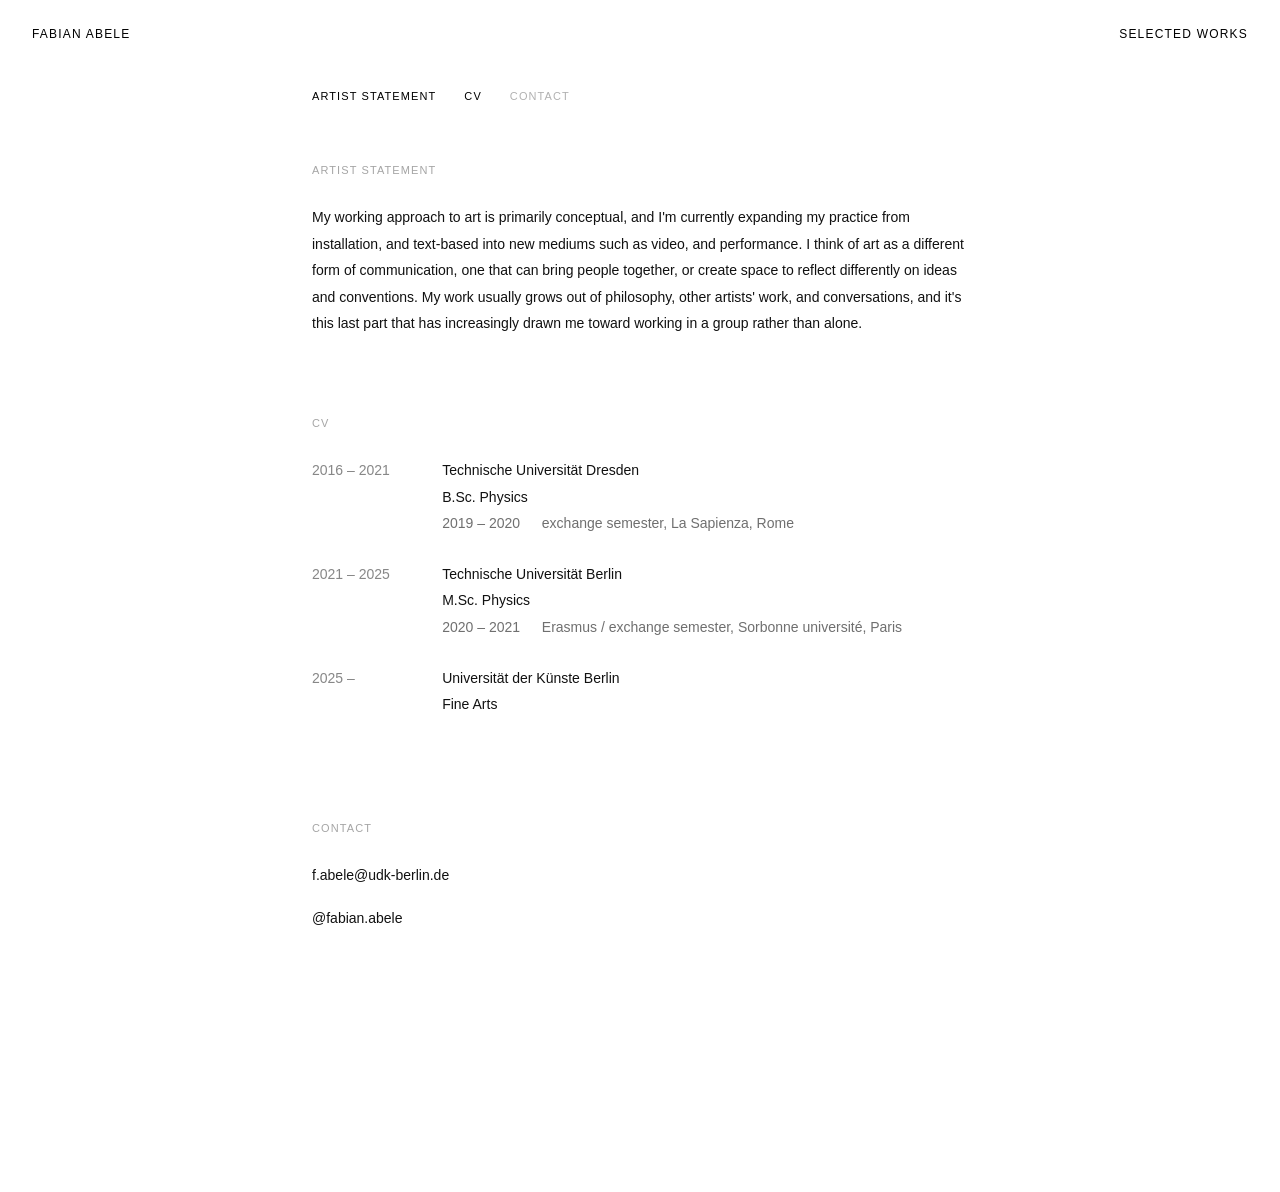
==== commit edf6ae7a: "about page" ====
--- a/about.html
+++ b/about.html
@@ -31,21 +31,48 @@
       <section id="artist-statement" class="about-section">
         <h2 class="section-heading">Artist statement</h2>
         <div class="section-body">
-          <p>Write your artist statement here.</p>
+          <p>My working approach to art is primarily conceptual, and I'm currently expanding my practice from installation, and text-based into new mediums such as video, and performance. I think of art as a different form of communication, one that can bring people together, or create space to reflect differently on ideas and conventions. My work usually grows out of philosophy, other artists' work, and conversations, and it's this last part that has increasingly drawn me toward working in a group rather than alone.</p>
         </div>
       </section>
 
       <section id="cv" class="about-section">
         <h2 class="section-heading">CV</h2>
         <div class="section-body">
-          <p>Write your CV here.</p>
+          <table class="cv-table">
+            <tbody>
+              <tr>
+                <td class="cv-year">2016 – 2021</td>
+                <td>
+                  Technische Universität Dresden<br>
+                  B.Sc. Physics<br>
+                  <span class="cv-sub">2019 – 2020 &emsp; exchange semester, La Sapienza, Rome</span>
+                </td>
+              </tr>
+              <tr>
+                <td class="cv-year">2021 – 2025</td>
+                <td>
+                  Technische Universität Berlin<br>
+                  M.Sc. Physics<br>
+                  <span class="cv-sub">2020 – 2021 &emsp; Erasmus / exchange semester, Sorbonne université, Paris</span>
+                </td>
+              </tr>
+              <tr>
+                <td class="cv-year">2025 –</td>
+                <td>
+                  Universität der Künste Berlin<br>
+                  Fine Arts
+                </td>
+              </tr>
+            </tbody>
+          </table>
         </div>
       </section>
 
       <section id="contact" class="about-section">
         <h2 class="section-heading">Contact</h2>
         <div class="section-body">
-          <p>Write your contact information here.</p>
+          <p>f.abele@udk-berlin.de</p>
+          <p><a class="contact-link" href="https://www.instagram.com/fabian.abele/" target="_blank" rel="noopener">@fabian.abele</a></p>
         </div>
       </section>
 
--- a/about.css
+++ b/about.css
@@ -90,6 +90,45 @@
   margin-top: 1.2em;
 }
 
+/* ── CV table ─────────────────────────────────────────────── */
+.cv-table {
+  border-collapse: collapse;
+  width: 100%;
+}
+
+.cv-table tr {
+  vertical-align: top;
+}
+
+.cv-table td {
+  padding-bottom: 24px;
+  font-size: 14px;
+  line-height: 1.9;
+  font-weight: 300;
+  color: #111;
+}
+
+.cv-year {
+  white-space: nowrap;
+  padding-right: 36px;
+  opacity: 0.5;
+}
+
+.cv-sub {
+  display: block;
+  opacity: 0.6;
+}
+
+/* ── Contact links ────────────────────────────────────────── */
+.contact-link {
+  color: inherit;
+  text-decoration: none;
+}
+
+.contact-link:hover {
+  opacity: 0.5;
+}
+
 /* ── Mobile ───────────────────────────────────────────────── */
 @media (max-width: 600px) {
   .about-layout {
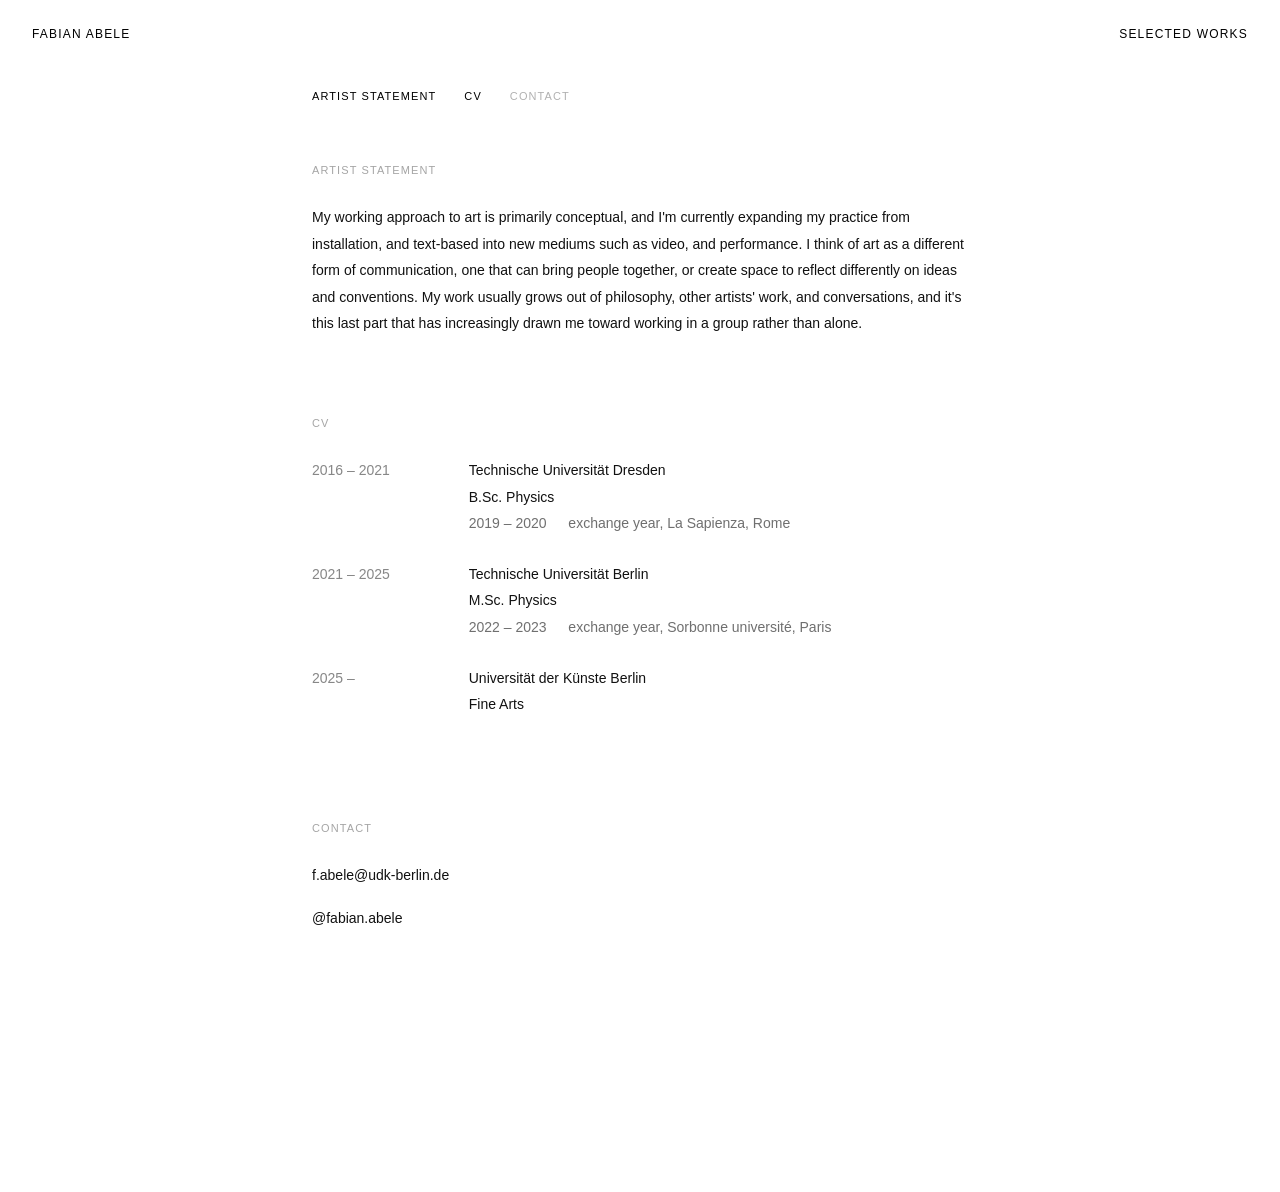
==== commit 7a594558: "Update about.html" ====
--- a/about.html
+++ b/about.html
@@ -45,7 +45,7 @@
                 <td>
                   Technische Universität Dresden<br>
                   B.Sc. Physics<br>
-                  <span class="cv-sub">2019 – 2020 &emsp; exchange semester, La Sapienza, Rome</span>
+                  <span class="cv-sub">2019 – 2020 &emsp; exchange year, La Sapienza, Rome</span>
                 </td>
               </tr>
               <tr>
@@ -53,7 +53,7 @@
                 <td>
                   Technische Universität Berlin<br>
                   M.Sc. Physics<br>
-                  <span class="cv-sub">2020 – 2021 &emsp; Erasmus / exchange semester, Sorbonne université, Paris</span>
+                  <span class="cv-sub">2022 – 2023 &emsp; exchange year, Sorbonne université, Paris</span>
                 </td>
               </tr>
               <tr>
--- a/style.css
+++ b/style.css
@@ -102,6 +102,7 @@
   transition: color 0.4s ease;
 }
 
+.artwork-subtitle,
 .artwork-year,
 .artwork-materials,
 .artwork-dimensions {
@@ -115,6 +116,11 @@
   transition: color 0.4s ease;
 }
 
+.artwork-subtitle {
+  white-space: pre-line;
+}
+
+.artwork-subtitle:empty,
 .artwork-materials:empty,
 .artwork-dimensions:empty {
   display: none;
@@ -138,13 +144,12 @@
   cursor: pointer;
   padding: 8px;
   color: var(--ui-color);
-  opacity: 0.6;
   transition: color 0.4s ease, opacity 0.2s;
   line-height: 1;
 }
 
 .btn-fullscreen:hover {
-  opacity: 1;
+  opacity: 0.5;
 }
 
 .btn-fullscreen-text {
@@ -152,6 +157,7 @@
   font-size: 11px;
   letter-spacing: 0.08em;
   text-transform: uppercase;
+  opacity: 0.65;
 }
 
 /* ── Side arrows ──────────────────────────────────────────── */
@@ -236,6 +242,7 @@
   scroll-snap-align: start;
   scroll-snap-stop: always;
   overflow: hidden;
+  position: relative;
 }
 
 .media-item img,
@@ -244,6 +251,28 @@
   height: 100%;
   object-fit: cover;
   display: block;
+}
+
+/* ── Image caption ────────────────────────────────────────── */
+.media-caption {
+  position: absolute;
+  bottom: 40px;
+  left: 50%;
+  transform: translateX(-50%);
+  background: rgba(0, 0, 0, 0.35);
+  color: #fff;
+  padding: 5px 14px;
+  border-radius: 20px;
+  font-size: 12px;
+  letter-spacing: 0.04em;
+  white-space: nowrap;
+  pointer-events: none;
+}
+
+@media (max-width: 600px) {
+  .media-caption {
+    bottom: 36px;
+  }
 }
 
 /* ── Fullscreen image overlay ─────────────────────────────── */
